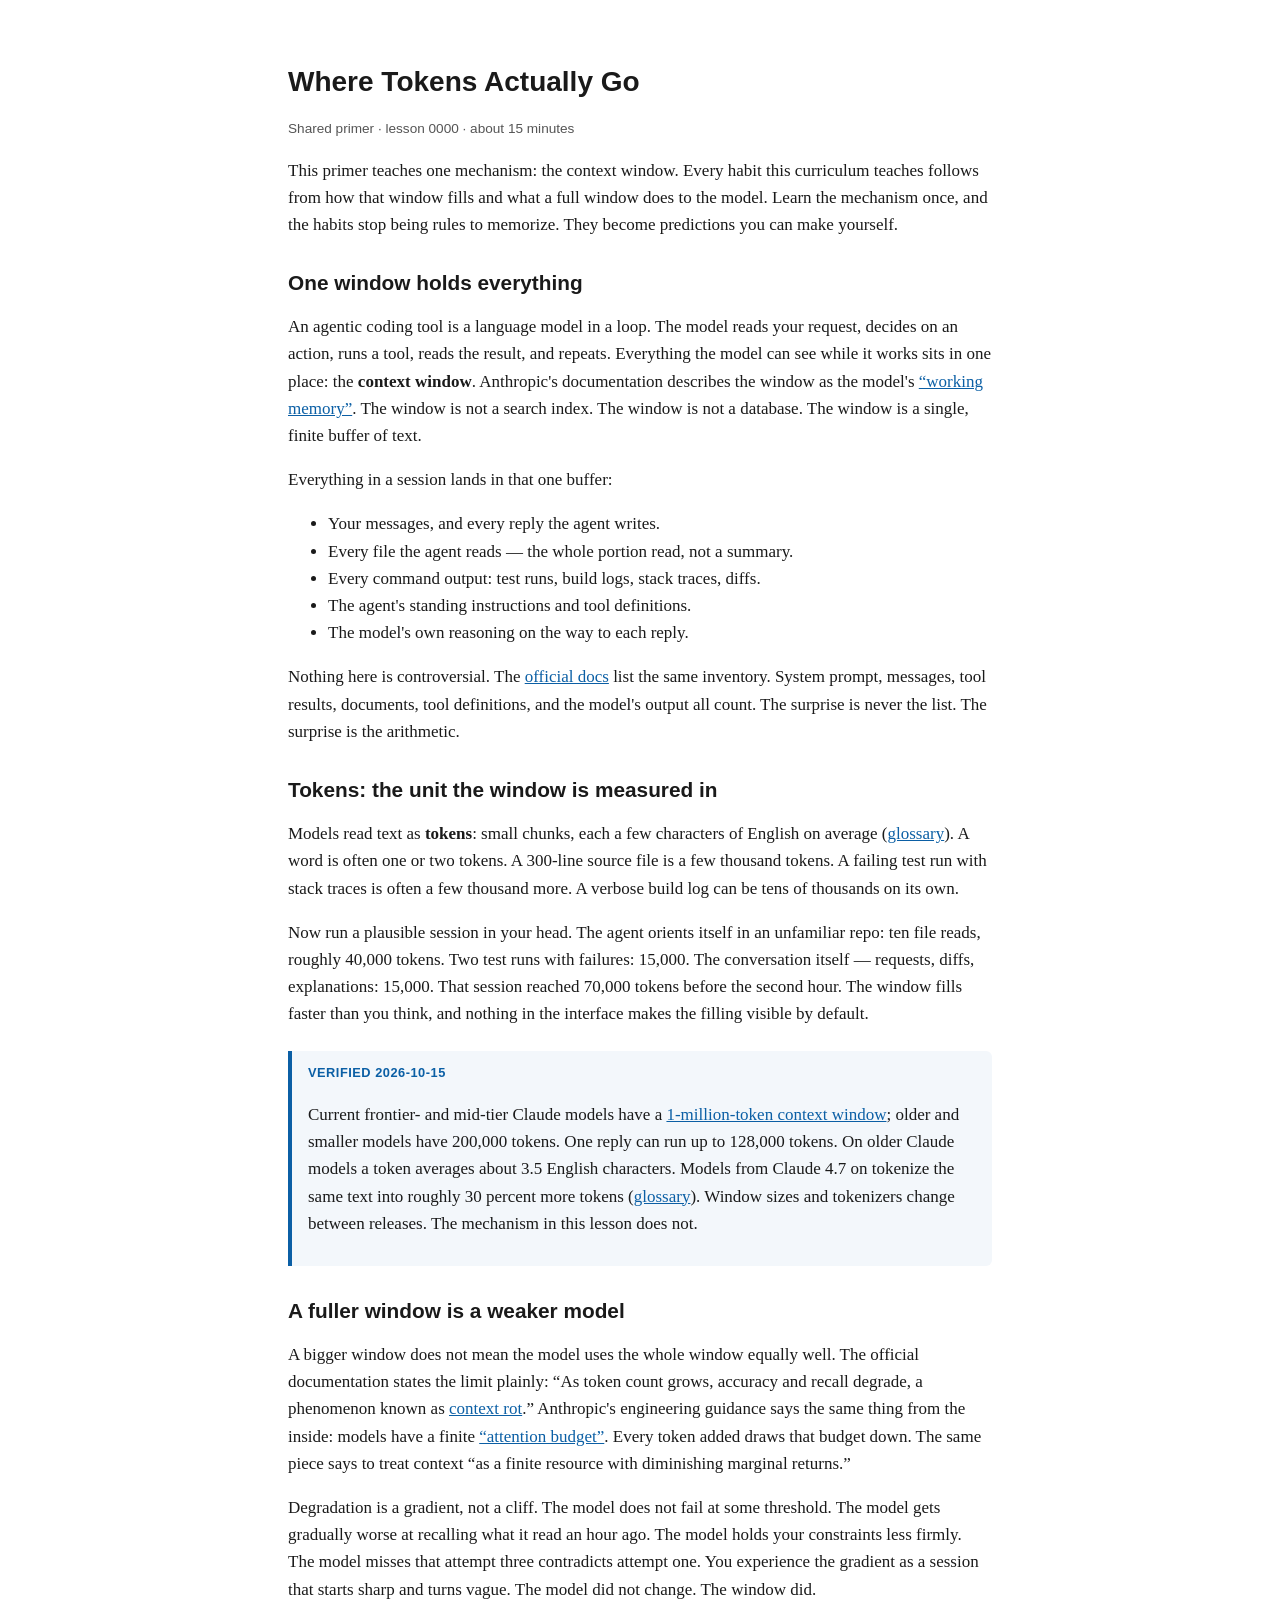
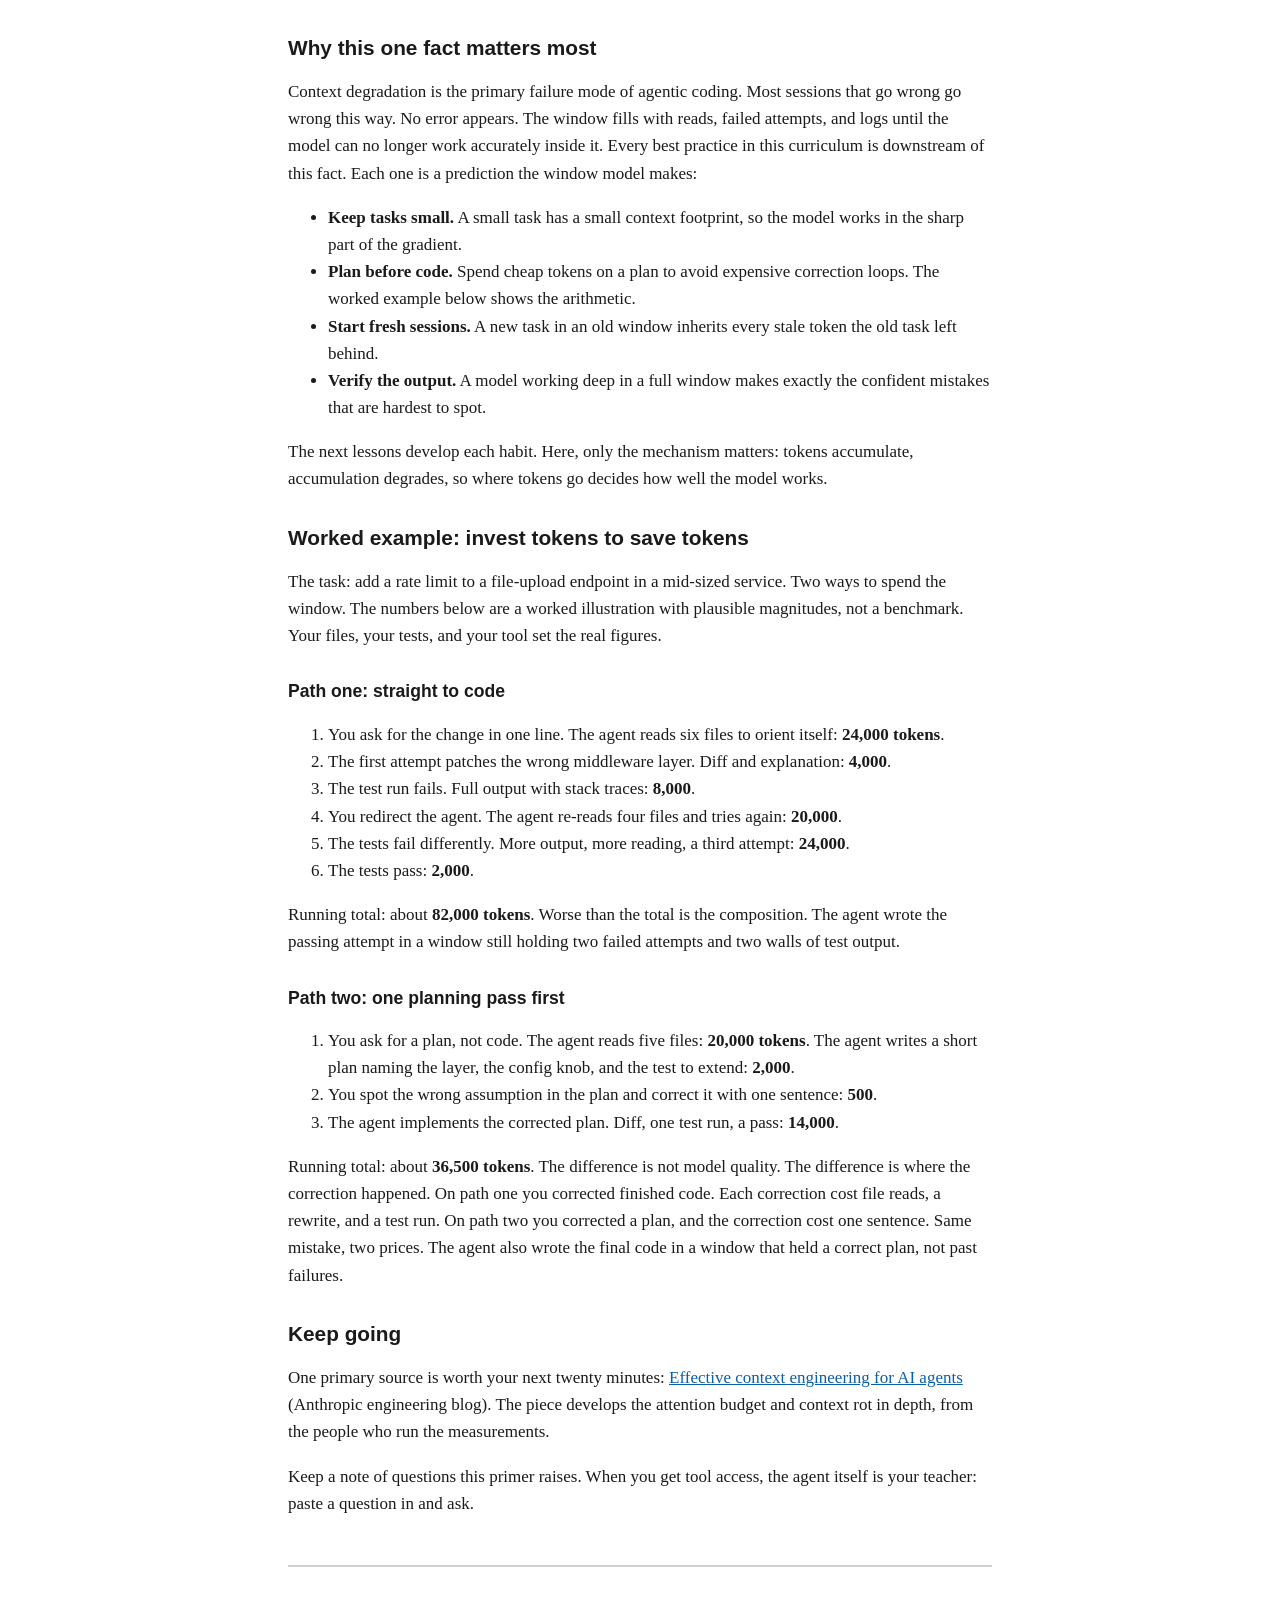
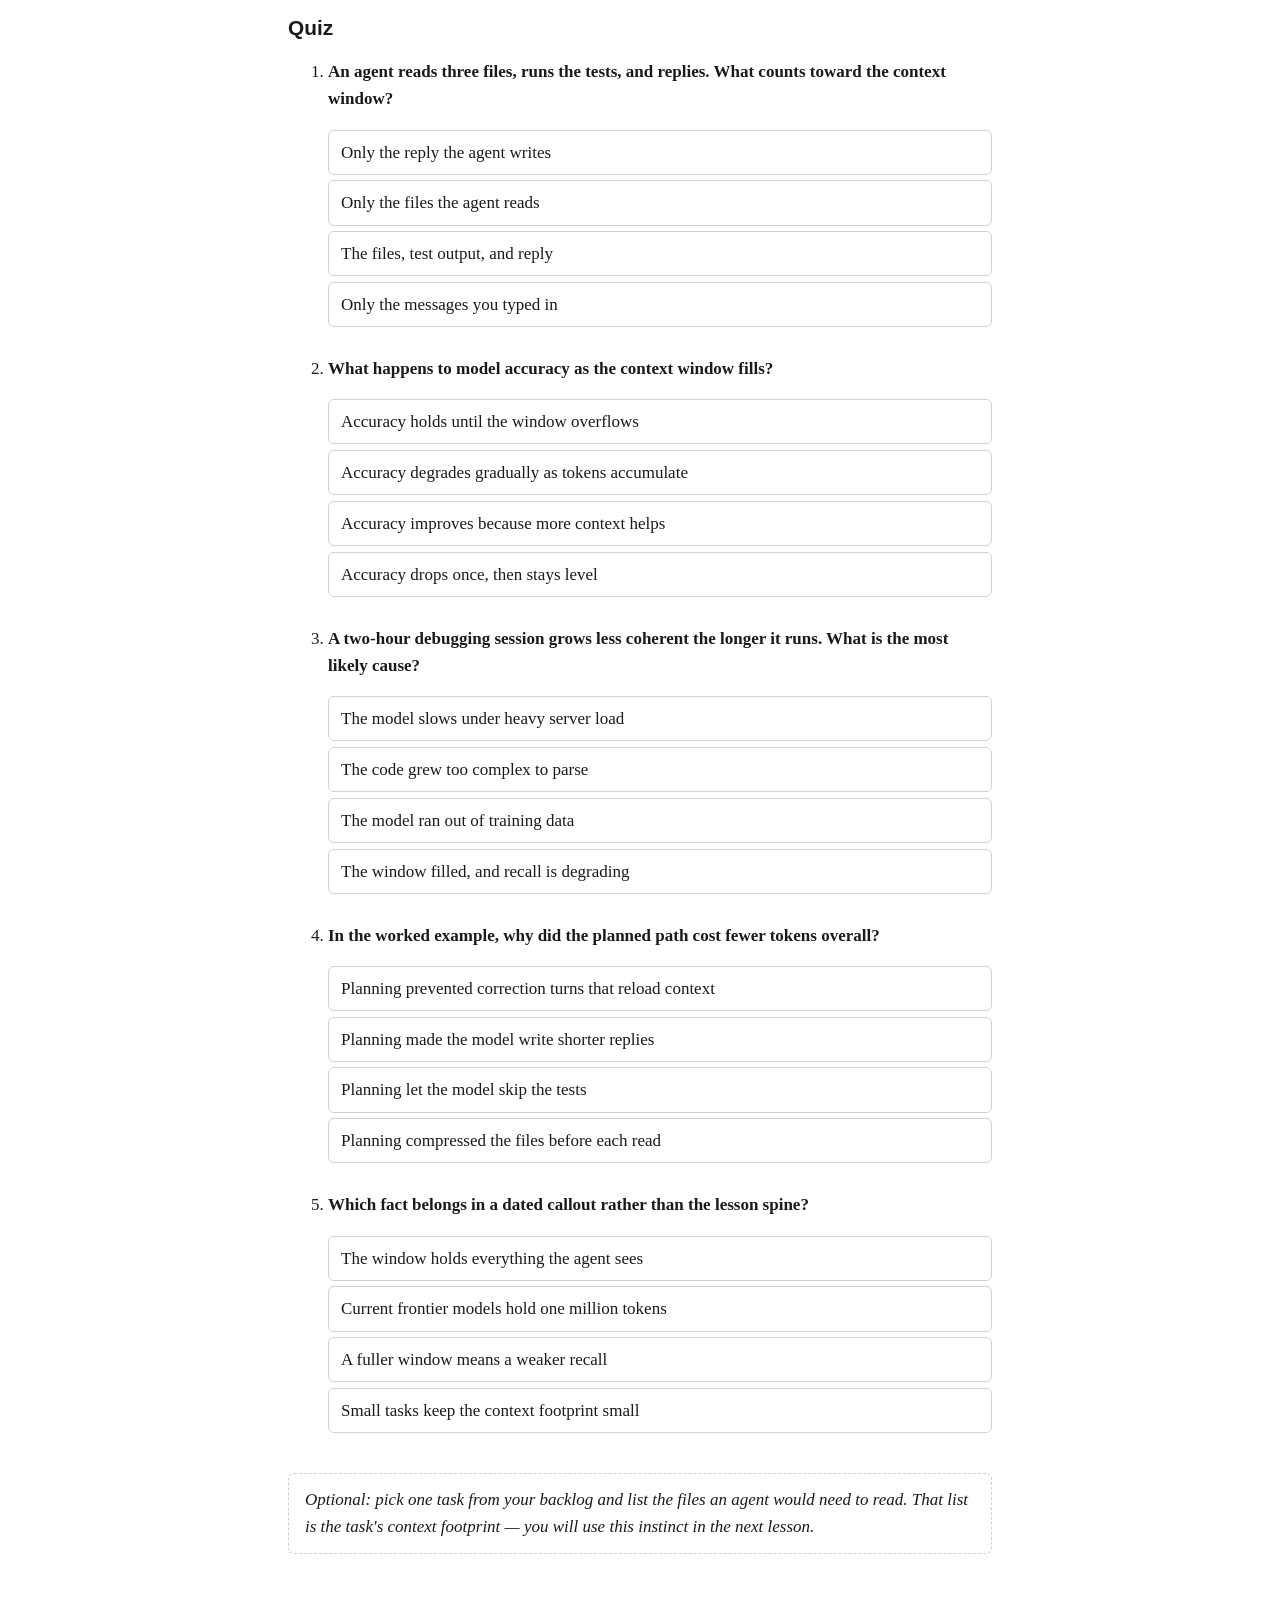
==== docs/lessons/0000-where-tokens-actually-go.html @ c572652f "feat: generate shared primer lesson 0000 (task 4) Generate docs/lessons/0000-where-tokens-actually-g" ====
<!DOCTYPE html>
<html lang="en">
<head>
  <meta charset="utf-8">
  <meta name="viewport" content="width=device-width, initial-scale=1">
  <title>0000 · Where Tokens Actually Go</title>
  <style>
/* lesson.css — shared visual language for every lesson page and the index.
   Inlined into each lesson by scripts/inline.py at generation time. */

:root {
  --bg: #ffffff;
  --fg: #1a1a1a;
  --muted: #555555;
  --accent: #0b5fa5;
  --border: #d0d0d0;
  --callout-bg: #f3f7fb;
  --callout-border: #0b5fa5;
  --correct: #176b37;
  --correct-bg: #e8f5ec;
  --incorrect: #9c2b2b;
  --incorrect-bg: #faecec;
  --code-bg: #f4f4f4;
}

@media (prefers-color-scheme: dark) {
  :root {
    --bg: #15181b;
    --fg: #e6e6e6;
    --muted: #a5a5a5;
    --accent: #6cb2e8;
    --border: #3a3f44;
    --callout-bg: #1c2733;
    --callout-border: #6cb2e8;
    --correct: #7fd49a;
    --correct-bg: #19291e;
    --incorrect: #e89a9a;
    --incorrect-bg: #2e1b1b;
    --code-bg: #22262a;
  }
}

html {
  background: var(--bg);
  color: var(--fg);
}

body {
  font-family: Georgia, 'Times New Roman', serif;
  font-size: 1.0625rem;
  line-height: 1.6;
  max-width: 44rem;
  margin: 0 auto;
  padding: 2rem 1.25rem 4rem;
}

h1, h2, h3 {
  font-family: 'Helvetica Neue', Arial, sans-serif;
  line-height: 1.25;
  margin-top: 2rem;
}

h1 { font-size: 1.75rem; }
h2 { font-size: 1.3rem; }
h3 { font-size: 1.1rem; }

a { color: var(--accent); }

code, pre {
  font-family: ui-monospace, 'SF Mono', Menlo, Consolas, monospace;
  font-size: 0.9em;
  background: var(--code-bg);
}

code { padding: 0.1em 0.3em; border-radius: 3px; }

pre {
  padding: 0.9rem;
  border-radius: 6px;
  overflow-x: auto;
  line-height: 1.45;
}

pre code { padding: 0; background: none; }

.lesson-meta {
  font-family: 'Helvetica Neue', Arial, sans-serif;
  font-size: 0.85rem;
  color: var(--muted);
}

/* Dated callout: the only place for version-sensitive facts.
   The date slot stays visible so the reader can judge staleness. */
.dated-callout {
  border-left: 4px solid var(--callout-border);
  background: var(--callout-bg);
  padding: 0.75rem 1rem;
  margin: 1.5rem 0;
  border-radius: 0 6px 6px 0;
}

.dated-callout .callout-date {
  display: block;
  font-family: 'Helvetica Neue', Arial, sans-serif;
  font-size: 0.8rem;
  font-weight: 600;
  text-transform: uppercase;
  letter-spacing: 0.04em;
  color: var(--accent);
  margin-bottom: 0.4rem;
}

/* Quiz */
.quiz {
  border-top: 2px solid var(--border);
  margin-top: 3rem;
  padding-top: 1rem;
}

.quiz-question { margin-bottom: 1.75rem; }

.quiz-stem { font-weight: 600; }

.quiz-options {
  list-style: none;
  padding: 0;
  margin: 0.5rem 0;
}

.quiz-options li { margin: 0.35rem 0; }

.quiz-options button {
  font: inherit;
  color: inherit;
  text-align: left;
  width: 100%;
  background: none;
  border: 1px solid var(--border);
  border-radius: 6px;
  padding: 0.5rem 0.75rem;
  cursor: pointer;
}

.quiz-options button:hover:enabled { border-color: var(--accent); }

.quiz-options button:disabled { cursor: default; opacity: 0.85; }

.quiz-options button.correct {
  border-color: var(--correct);
  background: var(--correct-bg);
}

.quiz-options button.incorrect {
  border-color: var(--incorrect);
  background: var(--incorrect-bg);
}

.quiz-feedback { font-weight: 600; }

.quiz-feedback.is-correct { color: var(--correct); }

.quiz-feedback.is-incorrect { color: var(--incorrect); }

.quiz-explain { color: var(--muted); }

.quiz-score {
  font-weight: 600;
  border-top: 1px solid var(--border);
  padding-top: 1rem;
}

/* Pointer: the optional "apply this to your own work" line. */
.pointer {
  margin-top: 2.5rem;
  padding: 0.75rem 1rem;
  border: 1px dashed var(--border);
  border-radius: 6px;
  font-style: italic;
}

/* Print */
@media print {
  html { background: #ffffff; color: #000000; }
  body { max-width: none; padding: 0; font-size: 11pt; }
  .quiz-options button { border: 1px solid #888888; }
  .dated-callout { border-left: 3pt solid #000000; background: none; }
  .pointer { border: 1pt dashed #000000; }
  a { color: #000000; }
}
</style>
</head>
<body>
  <header>
    <h1>Where Tokens Actually Go</h1>
    <p class="lesson-meta">Shared primer · lesson 0000 · about 15 minutes</p>
  </header>

  <main>
    <p>
      This primer teaches one mechanism: the context window. Every habit this
      curriculum teaches follows from how that window fills and what a full
      window does to the model. Learn the mechanism once, and the habits stop
      being rules to memorize. They become predictions you can make yourself.
    </p>

    <h2>One window holds everything</h2>
    <p>
      An agentic coding tool is a language model in a loop. The model reads
      your request, decides on an action, runs a tool, reads the result, and
      repeats. Everything the model can see while it works sits in one place:
      the <strong>context window</strong>. Anthropic's documentation describes
      the window as the model's
      <a href="https://platform.claude.com/docs/en/build-with-claude/context-windows">&ldquo;working memory&rdquo;</a>.
      The window is not a search index. The window is not a database. The
      window is a single, finite buffer of text.
    </p>
    <p>Everything in a session lands in that one buffer:</p>
    <ul>
      <li>Your messages, and every reply the agent writes.</li>
      <li>Every file the agent reads &mdash; the whole portion read, not a summary.</li>
      <li>Every command output: test runs, build logs, stack traces, diffs.</li>
      <li>The agent's standing instructions and tool definitions.</li>
      <li>The model's own reasoning on the way to each reply.</li>
    </ul>
    <p>
      Nothing here is controversial. The
      <a href="https://platform.claude.com/docs/en/build-with-claude/context-windows">official docs</a>
      list the same inventory. System prompt, messages, tool results,
      documents, tool definitions, and the model's output all count.
      The surprise is never the list. The surprise is the arithmetic.
    </p>

    <h2>Tokens: the unit the window is measured in</h2>
    <p>
      Models read text as <strong>tokens</strong>: small chunks, each a few
      characters of English on average
      (<a href="https://platform.claude.com/docs/en/about-claude/glossary#tokens">glossary</a>).
      A word is often one or two tokens. A 300-line source file is a few
      thousand tokens. A failing test run with stack traces is often a few
      thousand more. A verbose build log can be tens of thousands on its own.
    </p>
    <p>
      Now run a plausible session in your head. The agent orients itself in an
      unfamiliar repo: ten file reads, roughly 40,000 tokens. Two test runs
      with failures: 15,000. The conversation itself &mdash; requests, diffs,
      explanations: 15,000. That session reached 70,000 tokens before the
      second hour. The window fills faster than you think, and nothing in the
      interface makes the filling visible by default.
    </p>

    <aside class="dated-callout">
      <span class="callout-date">Verified 2026-10-15</span>
      <p>
        Current frontier- and mid-tier Claude models have a
        <a href="https://platform.claude.com/docs/en/build-with-claude/context-windows#context-window-sizes-by-model">1-million-token context window</a>;
        older and smaller models have 200,000 tokens. One reply can run up to
        128,000 tokens. On older Claude models a token averages about 3.5
        English characters. Models from Claude 4.7 on tokenize the same text
        into roughly 30 percent more tokens
        (<a href="https://platform.claude.com/docs/en/about-claude/glossary#tokens">glossary</a>).
        Window sizes and tokenizers change between releases. The mechanism in
        this lesson does not.
      </p>
    </aside>

    <h2>A fuller window is a weaker model</h2>
    <p>
      A bigger window does not mean the model uses the whole window equally
      well. The official documentation states the limit plainly: &ldquo;As
      token count grows, accuracy and recall degrade, a phenomenon known as
      <a href="https://platform.claude.com/docs/en/build-with-claude/context-windows#how-the-context-window-works">context rot</a>.&rdquo;
      Anthropic's engineering guidance says the same thing from the inside:
      models have a finite
      <a href="https://www.anthropic.com/engineering/effective-context-engineering-for-ai-agents">&ldquo;attention budget&rdquo;</a>.
      Every token added draws that budget down. The same piece says to treat
      context &ldquo;as a finite resource with diminishing marginal returns.&rdquo;
    </p>
    <p>
      Degradation is a gradient, not a cliff. The model does not fail at some
      threshold. The model gets gradually worse at recalling what it read an
      hour ago. The model holds your constraints less firmly. The model misses
      that attempt three contradicts attempt one. You experience the gradient as a session that
      starts sharp and turns vague. The model did not change. The window did.
    </p>

    <h2>Why this one fact matters most</h2>
    <p>
      Context degradation is the primary failure mode of agentic coding. Most
      sessions that go wrong go wrong this way. No error appears. The window
      fills with reads, failed attempts, and logs until the model can no
      longer work accurately inside it. Every best practice in this curriculum
      is downstream of this fact. Each one is a prediction the window model
      makes:
    </p>
    <ul>
      <li><strong>Keep tasks small.</strong> A small task has a small context footprint, so the model works in the sharp part of the gradient.</li>
      <li><strong>Plan before code.</strong> Spend cheap tokens on a plan to avoid expensive correction loops. The worked example below shows the arithmetic.</li>
      <li><strong>Start fresh sessions.</strong> A new task in an old window inherits every stale token the old task left behind.</li>
      <li><strong>Verify the output.</strong> A model working deep in a full window makes exactly the confident mistakes that are hardest to spot.</li>
    </ul>
    <p>
      The next lessons develop each habit. Here, only the mechanism matters:
      tokens accumulate, accumulation degrades, so where tokens go decides how
      well the model works.
    </p>

    <h2>Worked example: invest tokens to save tokens</h2>
    <p>
      The task: add a rate limit to a file-upload endpoint in a mid-sized
      service. Two ways to spend the window. The numbers below are a worked
      illustration with plausible magnitudes, not a benchmark. Your files,
      your tests, and your tool set the real figures.
    </p>

    <h3>Path one: straight to code</h3>
    <ol>
      <li>You ask for the change in one line. The agent reads six files to orient itself: <strong>24,000 tokens</strong>.</li>
      <li>The first attempt patches the wrong middleware layer. Diff and explanation: <strong>4,000</strong>.</li>
      <li>The test run fails. Full output with stack traces: <strong>8,000</strong>.</li>
      <li>You redirect the agent. The agent re-reads four files and tries again: <strong>20,000</strong>.</li>
      <li>The tests fail differently. More output, more reading, a third attempt: <strong>24,000</strong>.</li>
      <li>The tests pass: <strong>2,000</strong>.</li>
    </ol>
    <p>
      Running total: about <strong>82,000 tokens</strong>. Worse than the
      total is the composition. The agent wrote the passing attempt in a
      window still holding two failed attempts and two walls of test output.
    </p>

    <h3>Path two: one planning pass first</h3>
    <ol>
      <li>You ask for a plan, not code. The agent reads five files: <strong>20,000 tokens</strong>. The agent writes a short plan naming the layer, the config knob, and the test to extend: <strong>2,000</strong>.</li>
      <li>You spot the wrong assumption in the plan and correct it with one sentence: <strong>500</strong>.</li>
      <li>The agent implements the corrected plan. Diff, one test run, a pass: <strong>14,000</strong>.</li>
    </ol>
    <p>
      Running total: about <strong>36,500 tokens</strong>. The difference is
      not model quality. The difference is where the correction happened. On
      path one you corrected finished code. Each correction cost file
      reads, a rewrite, and a test run. On path two you corrected a plan, and
      the correction cost one sentence. Same mistake, two prices. The agent
      also wrote the final code in a window that held a correct plan, not
      past failures.
    </p>

    <h2>Keep going</h2>
    <p>
      One primary source is worth your next twenty minutes:
      <a href="https://www.anthropic.com/engineering/effective-context-engineering-for-ai-agents">Effective context engineering for AI agents</a>
      (Anthropic engineering blog). The piece develops the attention budget
      and context rot in depth, from the people who run the measurements.
    </p>
    <p>
      Keep a note of questions this primer raises. When you get tool access,
      the agent itself is your teacher: paste a question in and ask.
    </p>

    <!-- Quiz: exactly 5 questions. Markup contract documented in assets/quiz.js. -->
    <section class="quiz" id="quiz">
      <h2>Quiz</h2>
      <ol class="quiz-questions">
        <li class="quiz-question" data-correct="c">
          <p class="quiz-stem">An agent reads three files, runs the tests, and replies. What counts toward the context window?</p>
          <ul class="quiz-options">
            <li><button type="button" data-option="a">Only the reply the agent writes</button></li>
            <li><button type="button" data-option="b">Only the files the agent reads</button></li>
            <li><button type="button" data-option="c">The files, test output, and reply</button></li>
            <li><button type="button" data-option="d">Only the messages you typed in</button></li>
          </ul>
          <p class="quiz-feedback" hidden></p>
          <p class="quiz-explain" hidden>One window holds everything: your messages, file reads, tool output, instructions, and the model's own output.</p>
        </li>
        <li class="quiz-question" data-correct="b">
          <p class="quiz-stem">What happens to model accuracy as the context window fills?</p>
          <ul class="quiz-options">
            <li><button type="button" data-option="a">Accuracy holds until the window overflows</button></li>
            <li><button type="button" data-option="b">Accuracy degrades gradually as tokens accumulate</button></li>
            <li><button type="button" data-option="c">Accuracy improves because more context helps</button></li>
            <li><button type="button" data-option="d">Accuracy drops once, then stays level</button></li>
          </ul>
          <p class="quiz-feedback" hidden></p>
          <p class="quiz-explain" hidden>Degradation is a gradient, not a cliff: recall and accuracy decline as token count grows. The docs call this context rot.</p>
        </li>
        <li class="quiz-question" data-correct="d">
          <p class="quiz-stem">A two-hour debugging session grows less coherent the longer it runs. What is the most likely cause?</p>
          <ul class="quiz-options">
            <li><button type="button" data-option="a">The model slows under heavy server load</button></li>
            <li><button type="button" data-option="b">The code grew too complex to parse</button></li>
            <li><button type="button" data-option="c">The model ran out of training data</button></li>
            <li><button type="button" data-option="d">The window filled, and recall is degrading</button></li>
          </ul>
          <p class="quiz-feedback" hidden></p>
          <p class="quiz-explain" hidden>Two hours of reads, failed attempts, and logs fill the window. The model works in the degraded part of the gradient.</p>
        </li>
        <li class="quiz-question" data-correct="a">
          <p class="quiz-stem">In the worked example, why did the planned path cost fewer tokens overall?</p>
          <ul class="quiz-options">
            <li><button type="button" data-option="a">Planning prevented correction turns that reload context</button></li>
            <li><button type="button" data-option="b">Planning made the model write shorter replies</button></li>
            <li><button type="button" data-option="c">Planning let the model skip the tests</button></li>
            <li><button type="button" data-option="d">Planning compressed the files before each read</button></li>
          </ul>
          <p class="quiz-feedback" hidden></p>
          <p class="quiz-explain" hidden>Correcting a plan costs a sentence. Correcting finished code costs re-reads, rewrites, and test runs &mdash; the debugging spiral.</p>
        </li>
        <li class="quiz-question" data-correct="b">
          <p class="quiz-stem">Which fact belongs in a dated callout rather than the lesson spine?</p>
          <ul class="quiz-options">
            <li><button type="button" data-option="a">The window holds everything the agent sees</button></li>
            <li><button type="button" data-option="b">Current frontier models hold one million tokens</button></li>
            <li><button type="button" data-option="c">A fuller window means a weaker recall</button></li>
            <li><button type="button" data-option="d">Small tasks keep the context footprint small</button></li>
          </ul>
          <p class="quiz-feedback" hidden></p>
          <p class="quiz-explain" hidden>Exact window sizes change between model releases, so they carry a verification date. The mechanism is durable.</p>
        </li>
      </ol>
      <p class="quiz-score" hidden></p>
    </section>

    <!-- Pointer: the optional "apply this to your own work" line. Always last. -->
    <p class="pointer">Optional: pick one task from your backlog and list the files an agent would need to read. That list is the task's context footprint &mdash; you will use this instinct in the next lesson.</p>
  </main>

  <script>
// quiz.js — instant-feedback quiz widget. Vanilla JS, no dependencies.
//
// Expected markup, one block per lesson:
//
//   <section class="quiz" id="quiz">
//     <h2>Quiz</h2>
//     <ol class="quiz-questions">
//       <li class="quiz-question" data-correct="b">
//         <p class="quiz-stem">Question text?</p>
//         <ul class="quiz-options">
//           <li><button type="button" data-option="a">First option</button></li>
//           <li><button type="button" data-option="b">Second option</button></li>
//         </ul>
//         <p class="quiz-feedback" hidden></p>
//         <p class="quiz-explain" hidden>Why the answer is right.</p>
//       </li>
//     </ol>
//     <p class="quiz-score" hidden></p>
//   </section>
//
// Behavior: the learner clicks one option per question. The widget shows
// right or wrong at once, reveals the explanation, and locks the question.
// When every question is answered, the widget shows the score.

(function () {
  'use strict';

  function answerQuestion(question, button, state) {
    var correct = question.getAttribute('data-correct');
    var chosen = button.getAttribute('data-option');
    var isCorrect = chosen === correct;

    question.querySelectorAll('.quiz-options button').forEach(function (b) {
      b.disabled = true;
      if (b.getAttribute('data-option') === correct) {
        b.classList.add('correct');
      }
    });
    if (!isCorrect) {
      button.classList.add('incorrect');
    }

    var feedback = question.querySelector('.quiz-feedback');
    if (feedback) {
      feedback.textContent = isCorrect
        ? 'Correct.'
        : 'Not quite. The marked option is the answer.';
      feedback.classList.add(isCorrect ? 'is-correct' : 'is-incorrect');
      feedback.hidden = false;
    }

    var explain = question.querySelector('.quiz-explain');
    if (explain) {
      explain.hidden = false;
    }

    state.answered += 1;
    if (isCorrect) {
      state.correct += 1;
    }
    if (state.answered === state.total && state.scoreEl) {
      state.scoreEl.textContent =
        'Score: ' + state.correct + ' of ' + state.total + '.';
      state.scoreEl.hidden = false;
    }
  }

  function initQuiz(quiz) {
    var questions = quiz.querySelectorAll('.quiz-question');
    var state = {
      total: questions.length,
      answered: 0,
      correct: 0,
      scoreEl: quiz.querySelector('.quiz-score')
    };

    questions.forEach(function (question) {
      question.querySelectorAll('.quiz-options button').forEach(function (button) {
        button.addEventListener('click', function () {
          answerQuestion(question, button, state);
        });
      });
    });
  }

  document.addEventListener('DOMContentLoaded', function () {
    document.querySelectorAll('.quiz').forEach(initQuiz);
  });
})();
</script>
</body>
</html>
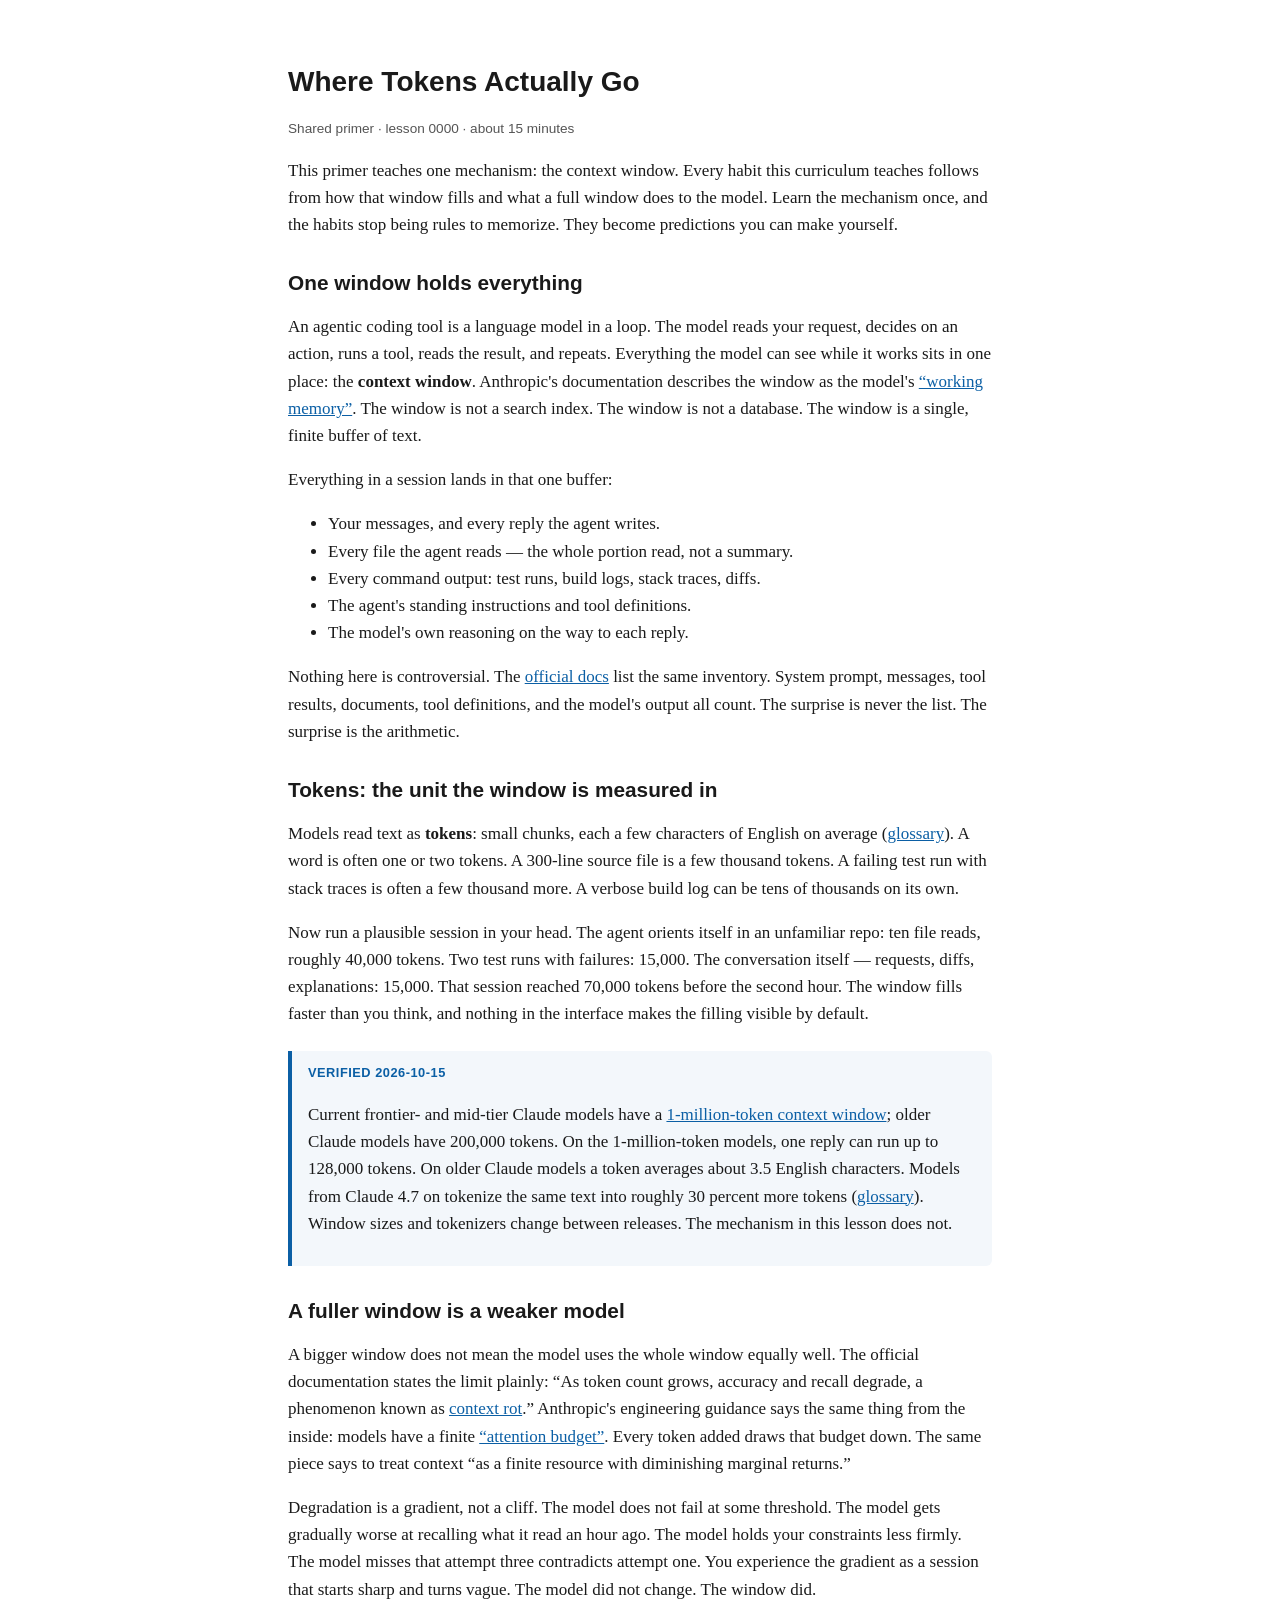
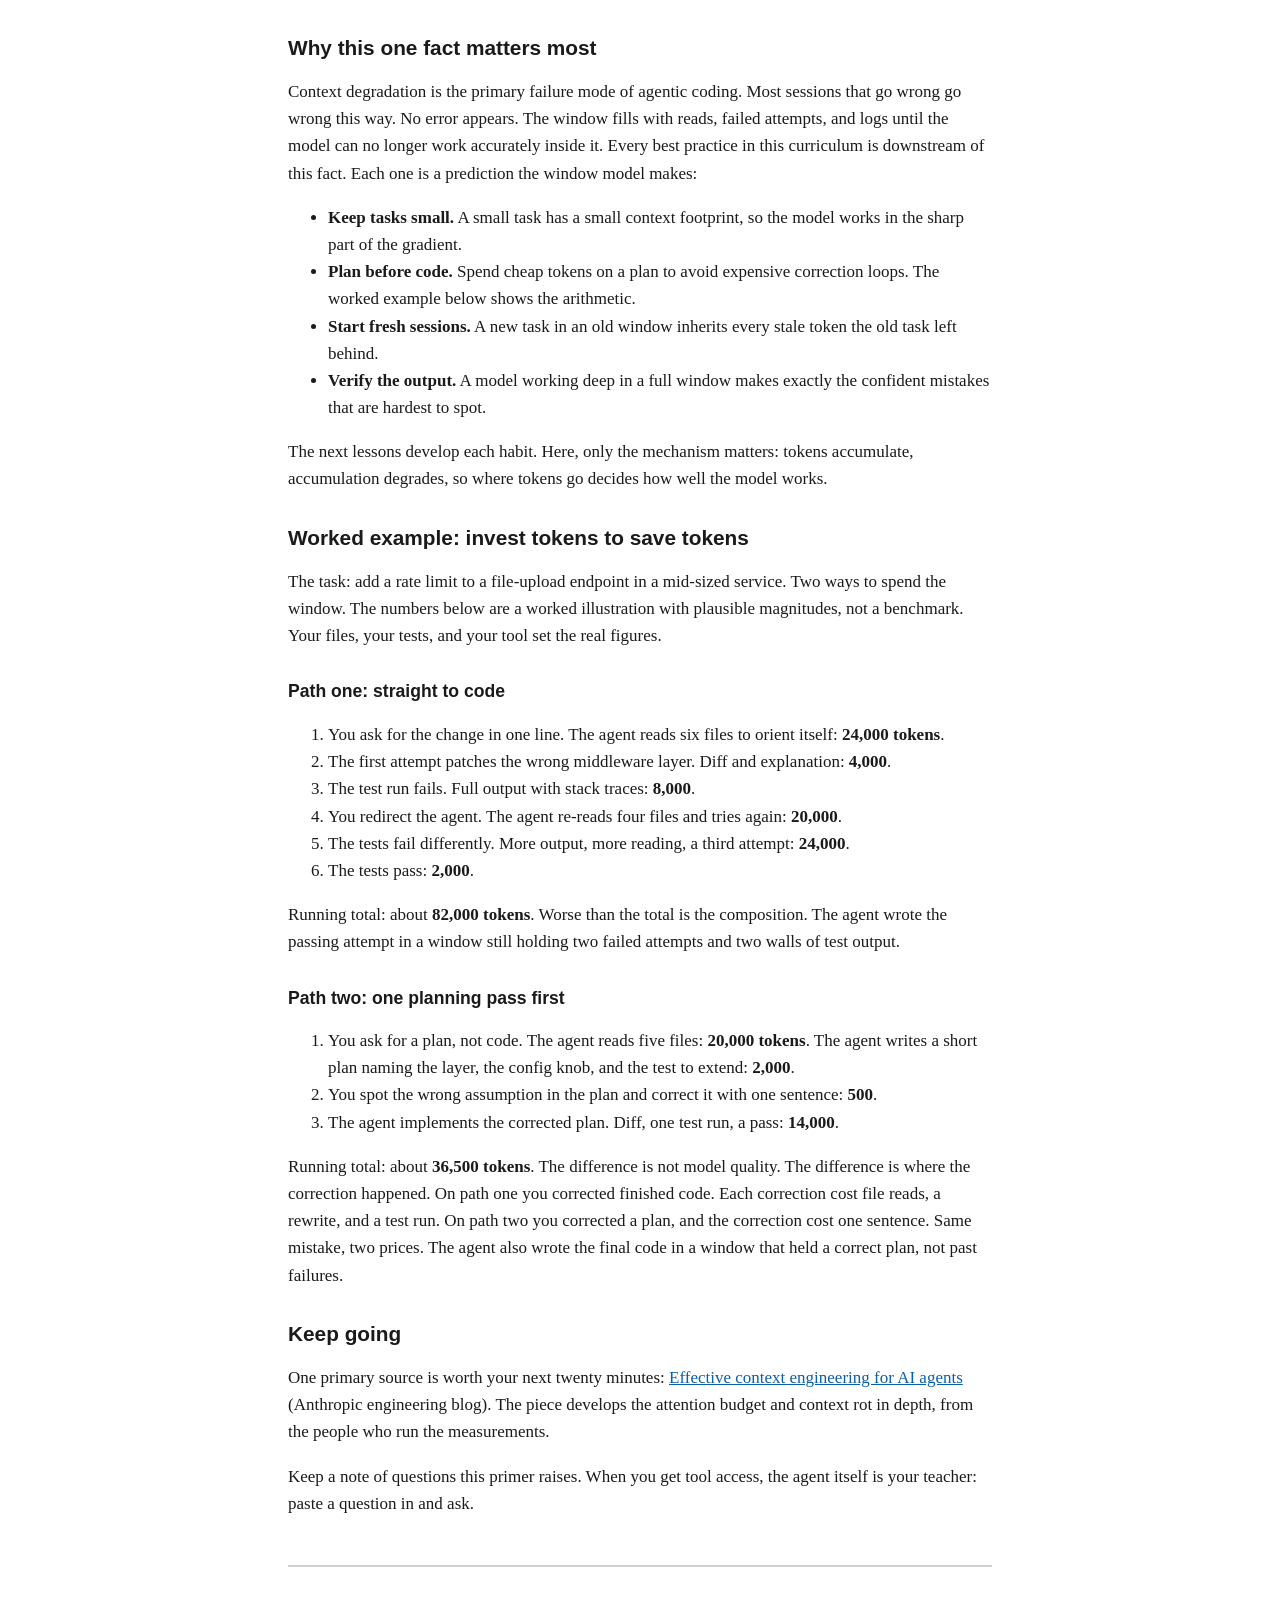
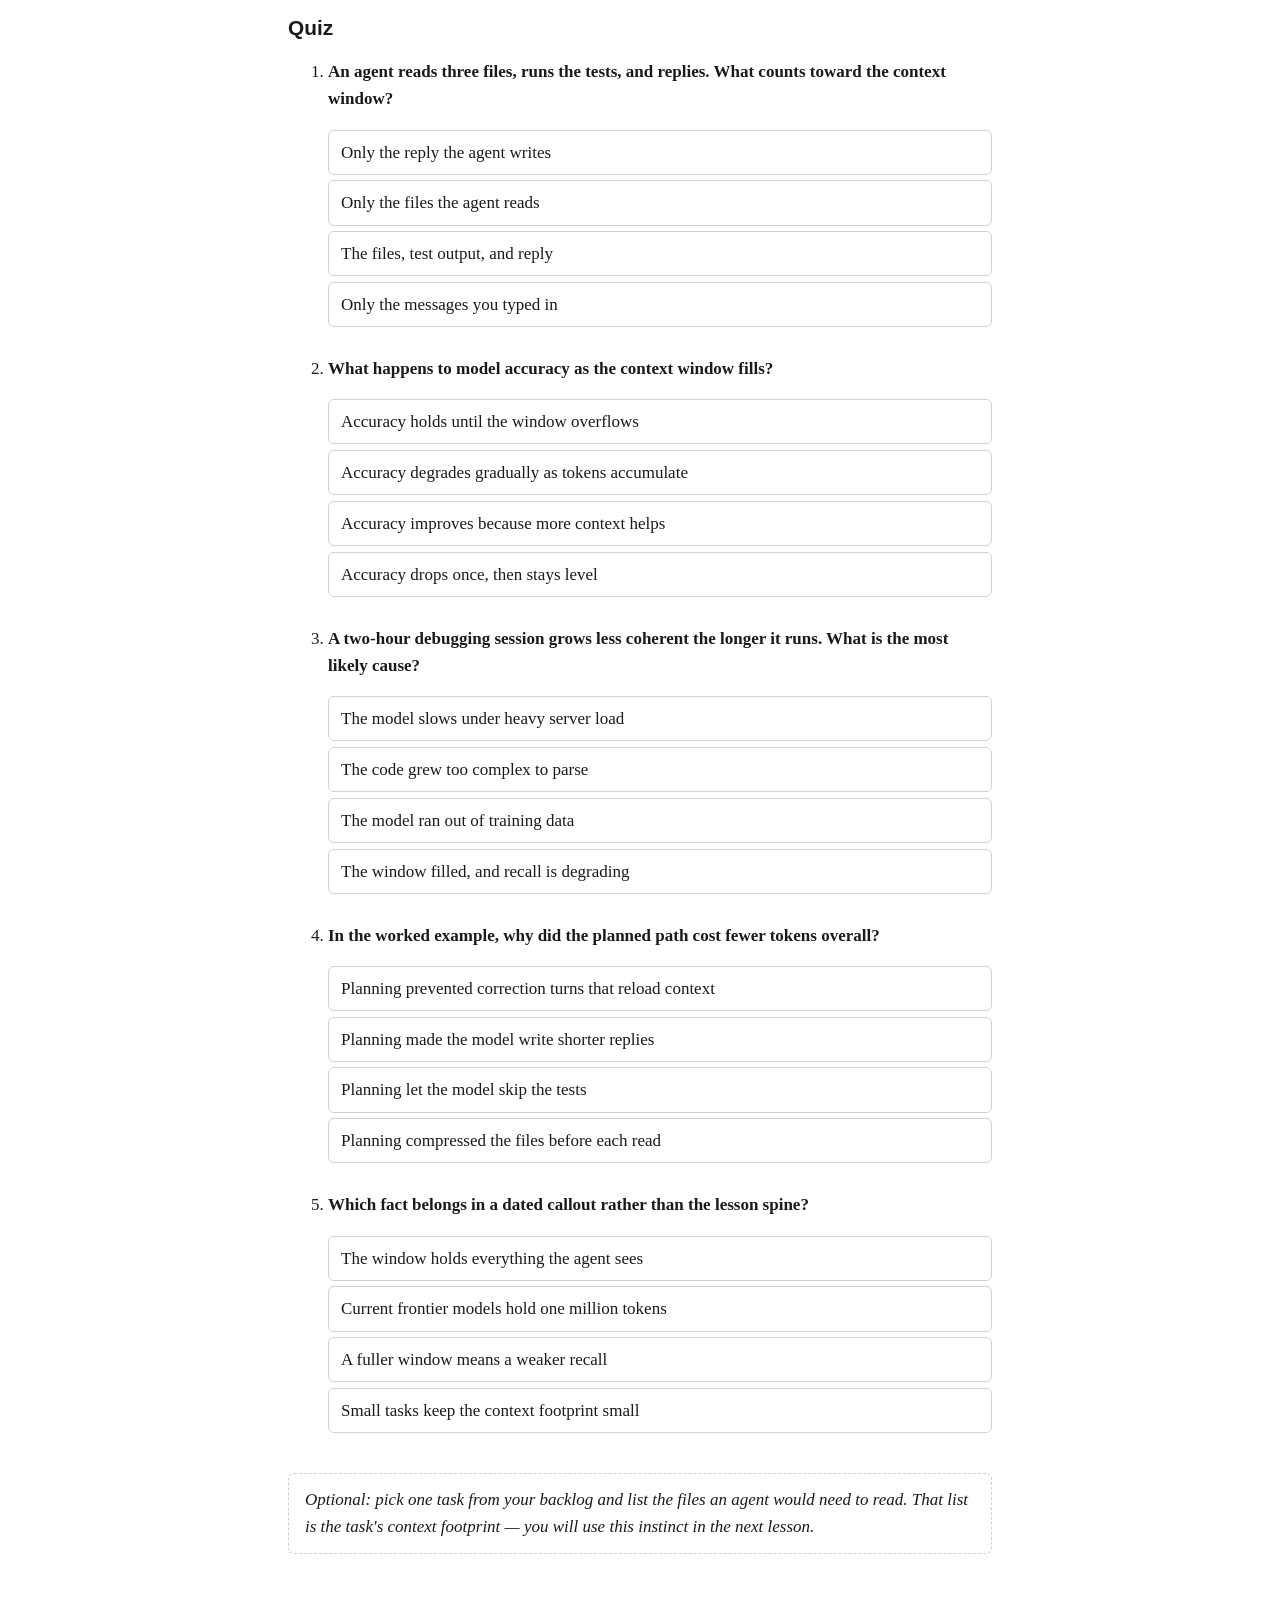
==== commit a6fefe61: "fix: correct 200k-window claim in dated callout per PR #4 review The context-windows doc gives the c" ====
--- a/docs/lessons/0000-where-tokens-actually-go.html
+++ b/docs/lessons/0000-where-tokens-actually-go.html
@@ -253,8 +253,9 @@
       <p>
         Current frontier- and mid-tier Claude models have a
         <a href="https://platform.claude.com/docs/en/build-with-claude/context-windows#context-window-sizes-by-model">1-million-token context window</a>;
-        older and smaller models have 200,000 tokens. One reply can run up to
-        128,000 tokens. On older Claude models a token averages about 3.5
+        older Claude models have 200,000 tokens. On the 1-million-token
+        models, one reply can run up to 128,000 tokens. On older Claude
+        models a token averages about 3.5
         English characters. Models from Claude 4.7 on tokenize the same text
         into roughly 30 percent more tokens
         (<a href="https://platform.claude.com/docs/en/about-claude/glossary#tokens">glossary</a>).
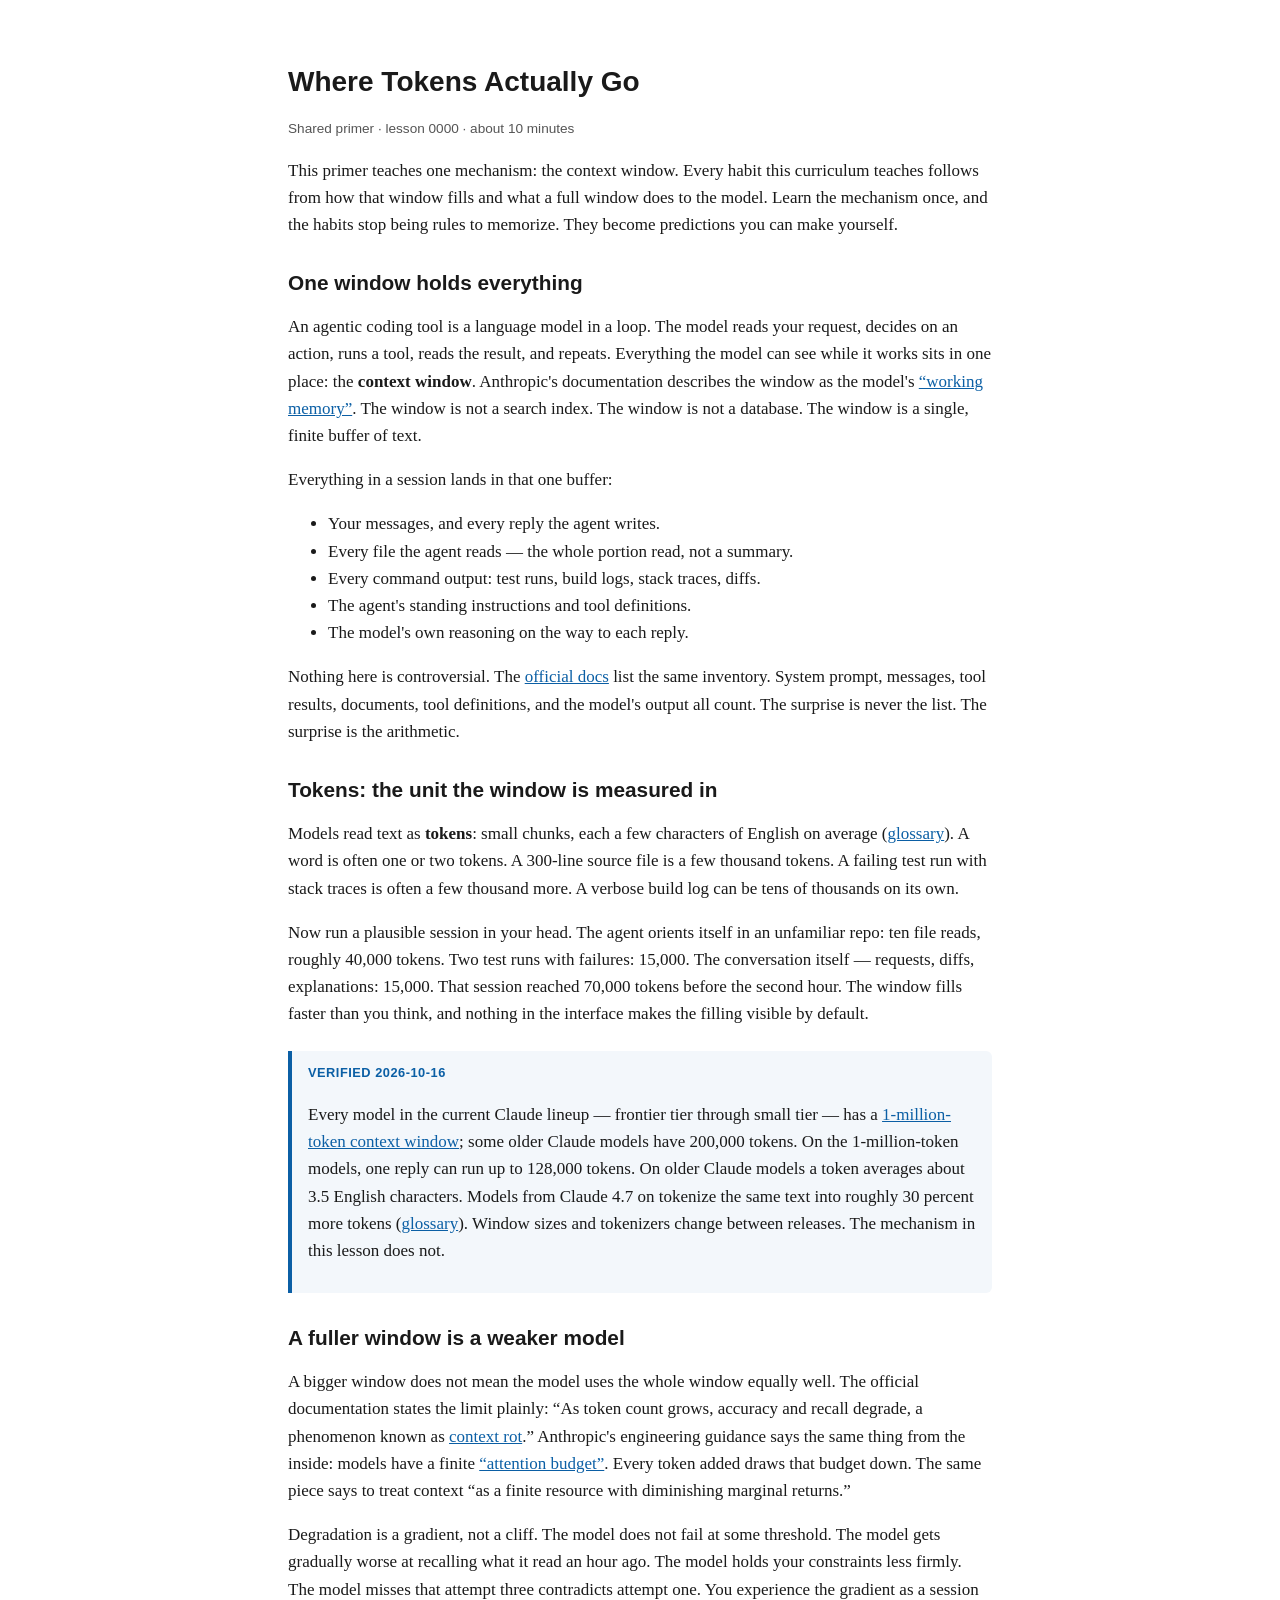
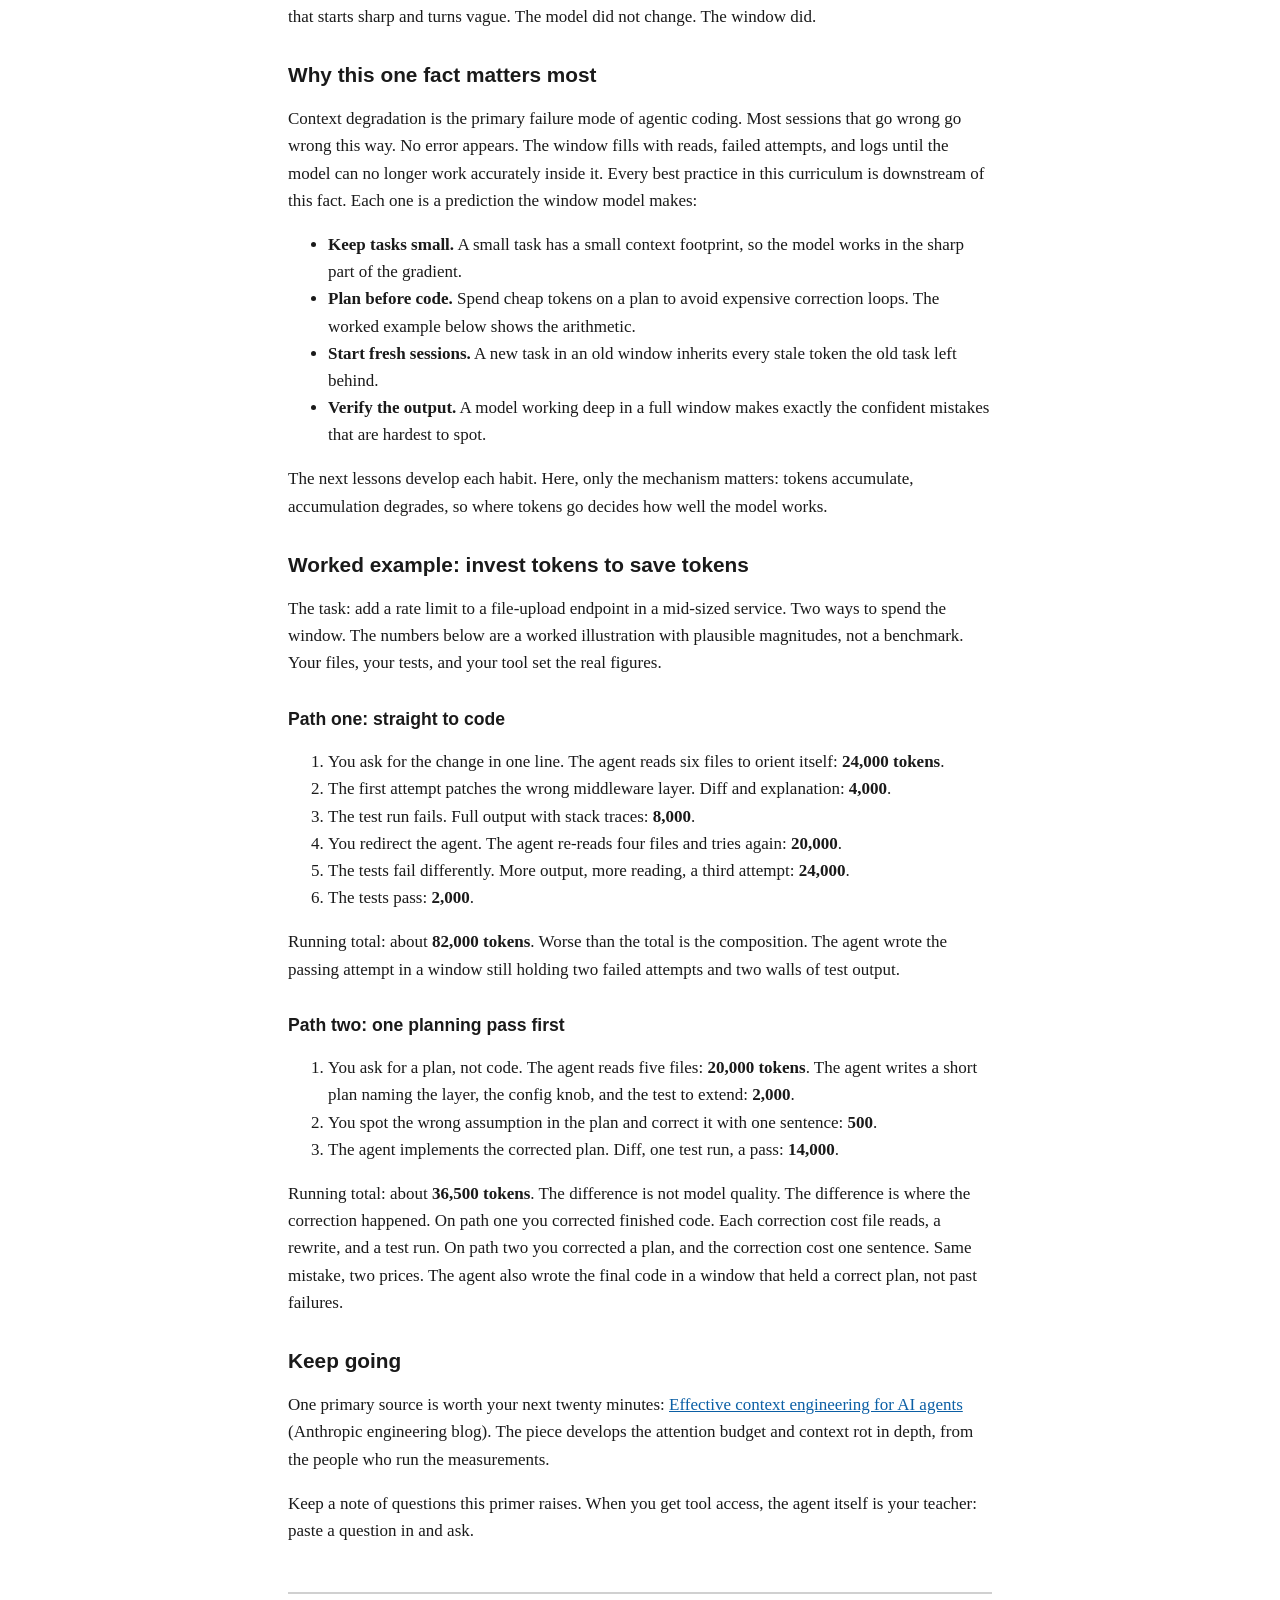
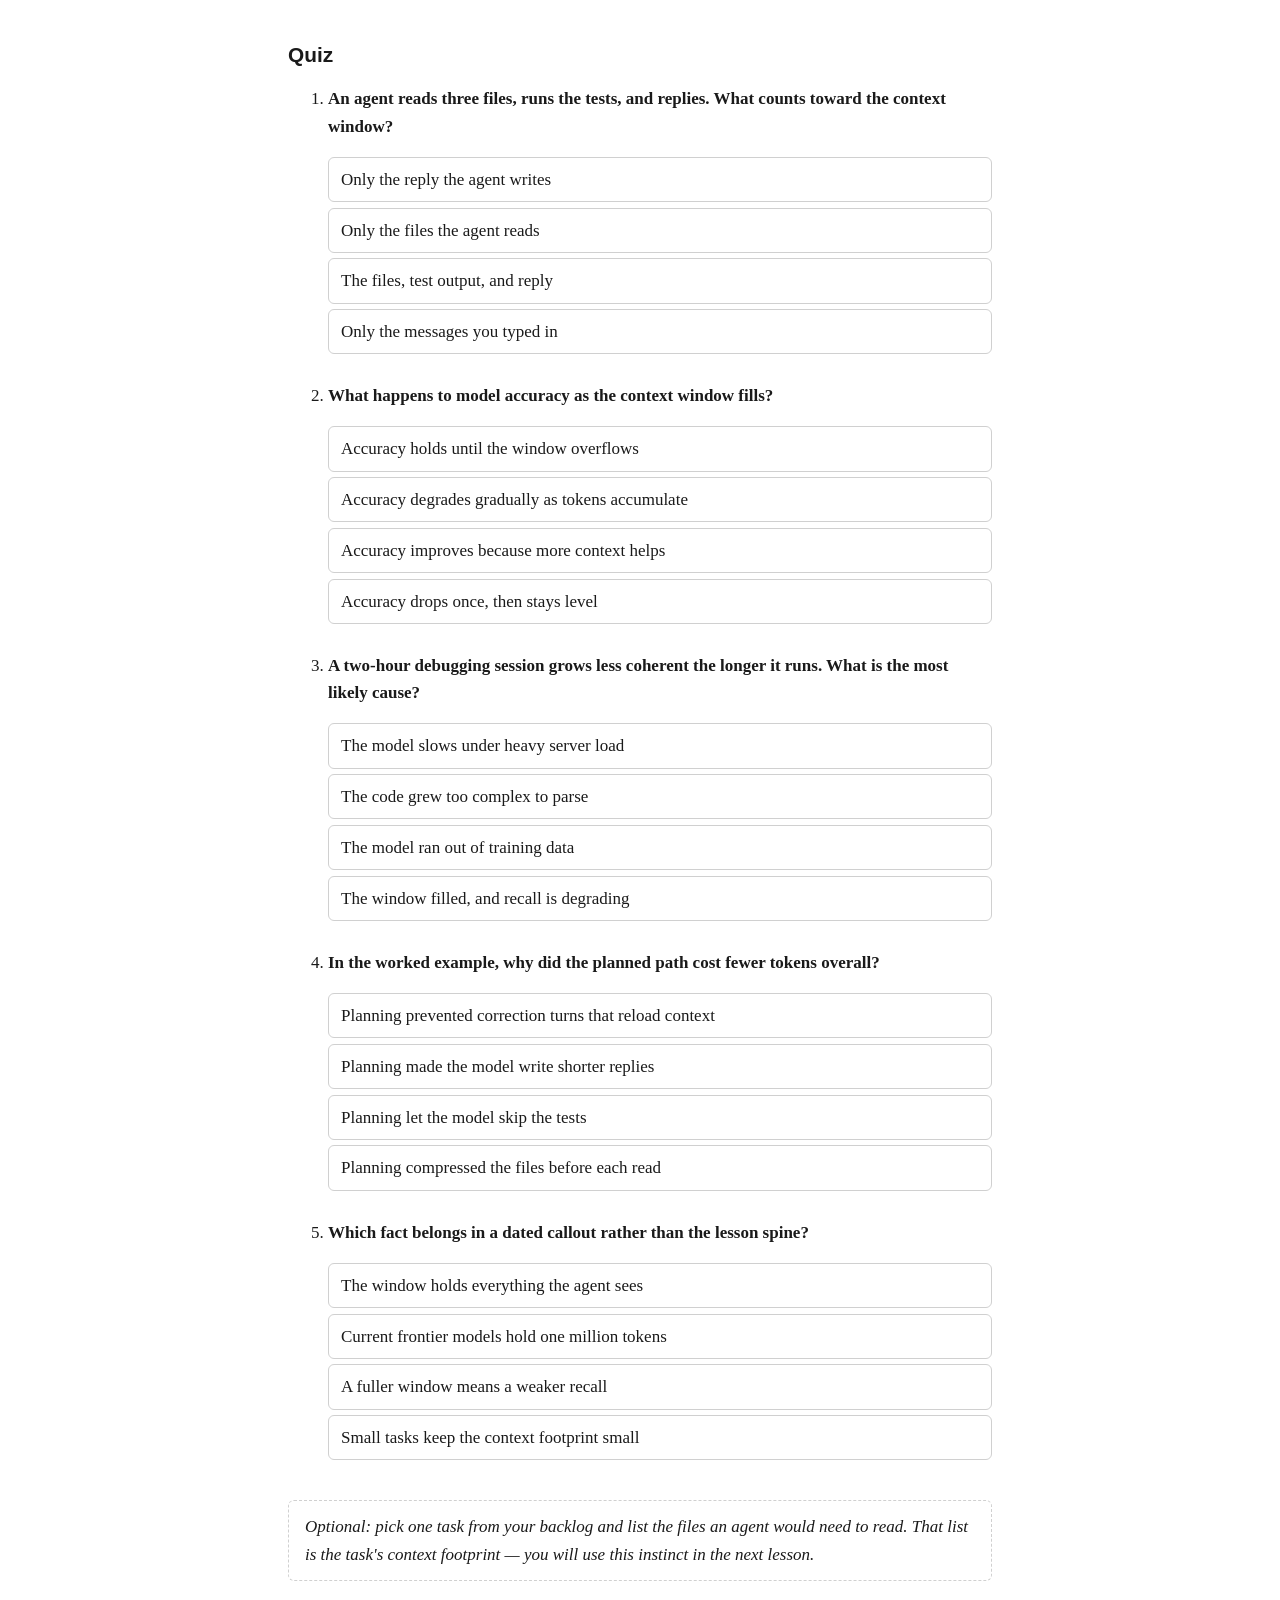
==== commit 30cfb77f: "feat: site index, QA pass, and v0.1.0 changelog (task 8) Add docs/index.html (same inline.py pipelin" ====
--- a/docs/lessons/0000-where-tokens-actually-go.html
+++ b/docs/lessons/0000-where-tokens-actually-go.html
@@ -192,7 +192,7 @@
 <body>
   <header>
     <h1>Where Tokens Actually Go</h1>
-    <p class="lesson-meta">Shared primer · lesson 0000 · about 15 minutes</p>
+    <p class="lesson-meta">Shared primer · lesson 0000 · about 10 minutes</p>
   </header>
 
   <main>
@@ -249,11 +249,12 @@
     </p>
 
     <aside class="dated-callout">
-      <span class="callout-date">Verified 2026-10-15</span>
+      <span class="callout-date">Verified 2026-10-16</span>
       <p>
-        Current frontier- and mid-tier Claude models have a
+        Every model in the current Claude lineup &mdash; frontier tier through
+        small tier &mdash; has a
         <a href="https://platform.claude.com/docs/en/build-with-claude/context-windows#context-window-sizes-by-model">1-million-token context window</a>;
-        older Claude models have 200,000 tokens. On the 1-million-token
+        some older Claude models have 200,000 tokens. On the 1-million-token
         models, one reply can run up to 128,000 tokens. On older Claude
         models a token averages about 3.5
         English characters. Models from Claude 4.7 on tokenize the same text
